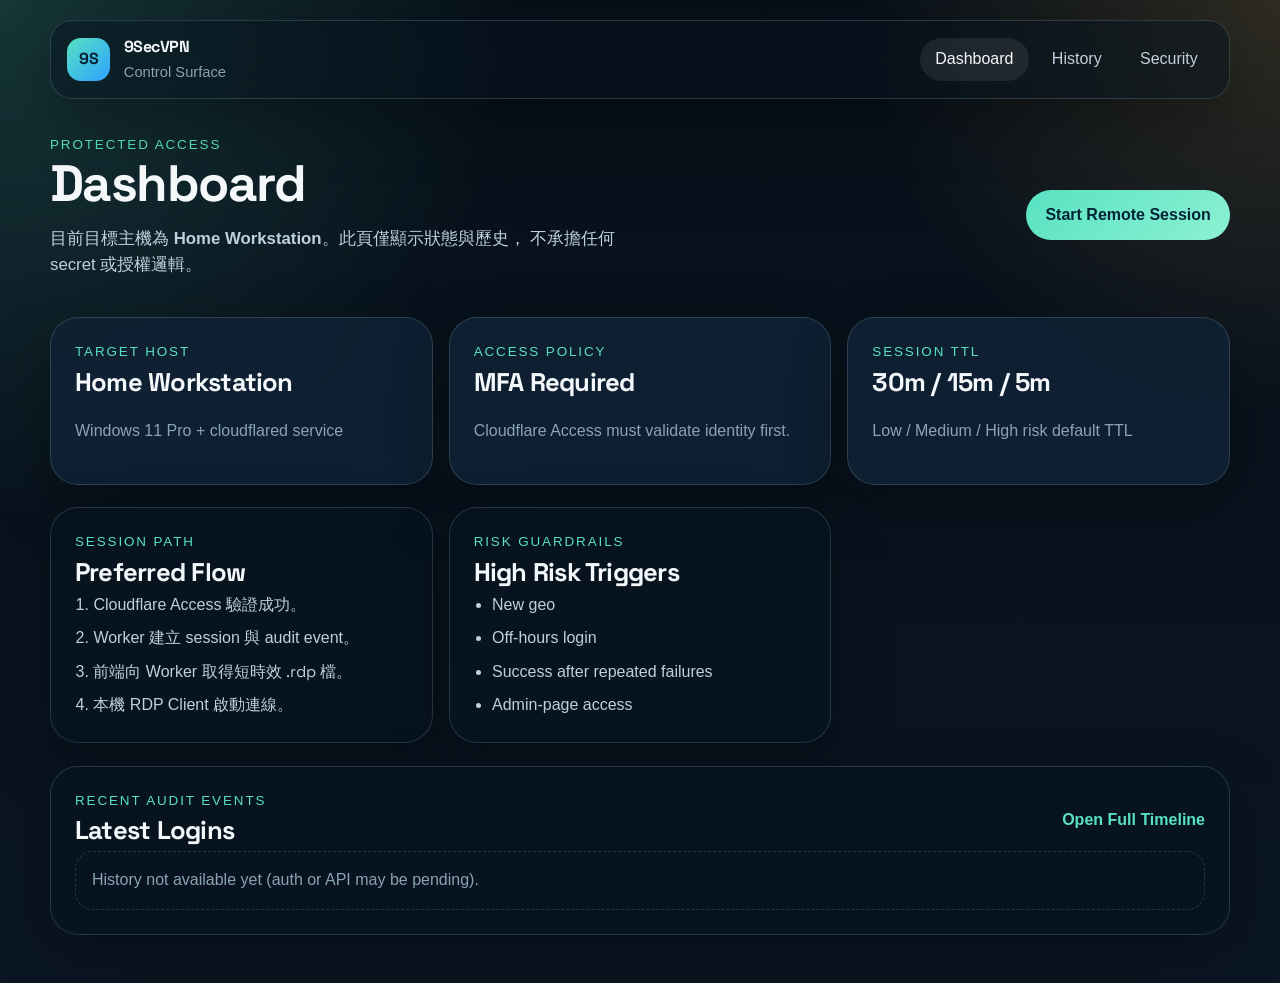
==== dashboard.html @ ea5c49fe "Add GitHub Pages portal Made-with: Cursor" ====
<!DOCTYPE html>
<html lang="zh-Hant">
  <head>
    <meta charset="UTF-8" />
    <meta name="viewport" content="width=device-width, initial-scale=1.0" />
    <title>Dashboard | 9SecVPN</title>
    <link rel="preconnect" href="https://fonts.googleapis.com" />
    <link rel="preconnect" href="https://fonts.gstatic.com" crossorigin />
    <link
      href="https://fonts.googleapis.com/css2?family=IBM+Plex+Sans+TC:wght@400;500;600;700&family=Space+Grotesk:wght@500;700&display=swap"
      rel="stylesheet"
    />
    <link rel="stylesheet" href="./css/site.css" />
  </head>
  <body data-page="dashboard">
    <div class="page-shell">
      <header class="site-header">
        <a class="brand" href="./index.html">
          <span class="brand-mark">9S</span>
          <span class="brand-copy">
            <strong>9SecVPN</strong>
            <span>Control Surface</span>
          </span>
        </a>
        <nav class="site-nav">
          <a class="is-current" href="./dashboard.html">Dashboard</a>
          <a href="./history.html">History</a>
          <a href="./security.html">Security</a>
        </nav>
      </header>

      <main>
        <section class="section-head">
          <div>
            <p class="eyebrow">Protected Access</p>
            <h1>Dashboard</h1>
            <p class="lede">
              目前目標主機為 <strong data-target-host>Home Workstation</strong>。此頁僅顯示狀態與歷史，
              不承擔任何 secret 或授權邏輯。
            </p>
          </div>
          <a class="button button-primary" data-connect-link href="#">Start Remote Session</a>
        </section>

        <section class="stats-grid">
          <article class="panel stat-card">
            <p class="panel-label">Target Host</p>
            <h2 data-target-host>Home Workstation</h2>
            <p class="muted-note">Windows 11 Pro + cloudflared service</p>
          </article>

          <article class="panel stat-card">
            <p class="panel-label">Access Policy</p>
            <h2>MFA Required</h2>
            <p class="muted-note">Cloudflare Access must validate identity first.</p>
          </article>

          <article class="panel stat-card">
            <p class="panel-label">Session TTL</p>
            <h2>30m / 15m / 5m</h2>
            <p class="muted-note">Low / Medium / High risk default TTL</p>
          </article>
        </section>

        <section class="grid-panels">
          <article class="panel">
            <p class="panel-label">Session Path</p>
            <h2>Preferred Flow</h2>
            <ol class="number-list">
              <li>Cloudflare Access 驗證成功。</li>
              <li>Worker 建立 session 與 audit event。</li>
              <li>前端向 Worker 取得短時效 <code>.rdp</code> 檔。</li>
              <li>本機 RDP Client 啟動連線。</li>
            </ol>
          </article>

          <article class="panel">
            <p class="panel-label">Risk Guardrails</p>
            <h2>High Risk Triggers</h2>
            <ul class="bullet-list">
              <li>New geo</li>
              <li>Off-hours login</li>
              <li>Success after repeated failures</li>
              <li>Admin-page access</li>
            </ul>
          </article>
        </section>

        <section class="panel">
          <div class="section-head">
            <div>
              <p class="panel-label">Recent Audit Events</p>
              <h2>Latest Logins</h2>
            </div>
            <a class="text-link" href="./history.html">Open Full Timeline</a>
          </div>
          <ul class="timeline" data-history-list data-limit="8"></ul>
        </section>
      </main>
    </div>

    <script src="./js/config.js"></script>
    <script src="./js/app.js"></script>
  </body>
</html>
---- css/site.css ----
﻿:root {
  --bg: #08141f;
  --bg-alt: #0f2234;
  --panel: rgba(8, 20, 31, 0.72);
  --panel-strong: rgba(15, 34, 52, 0.9);
  --line: rgba(185, 214, 236, 0.18);
  --text: #f5f8fb;
  --text-soft: #bfd0de;
  --text-muted: #8aa3b5;
  --accent: #58e2c2;
  --accent-strong: #f8b84e;
  --danger: #ff8e8e;
  --shadow: 0 22px 60px rgba(0, 0, 0, 0.28);
}

* {
  box-sizing: border-box;
}

html {
  min-height: 100%;
  background:
    radial-gradient(circle at top left, rgba(88, 226, 194, 0.18), transparent 32%),
    radial-gradient(circle at top right, rgba(248, 184, 78, 0.16), transparent 26%),
    linear-gradient(180deg, #071019 0%, #0a1622 100%);
}

body {
  margin: 0;
  min-height: 100vh;
  color: var(--text);
  font-family: "IBM Plex Sans TC", sans-serif;
  line-height: 1.55;
}

a {
  color: inherit;
  text-decoration: none;
}

code,
.mono-flow {
  font-family: "Space Grotesk", monospace;
}

.page-shell {
  width: min(1180px, calc(100% - 2rem));
  margin: 0 auto;
  padding: 1.25rem 0 3rem;
}

.site-header,
.section-head {
  display: flex;
  align-items: center;
  justify-content: space-between;
  gap: 1rem;
}

.site-header {
  margin-bottom: 2.25rem;
  padding: 0.9rem 1rem;
  border: 1px solid var(--line);
  border-radius: 22px;
  backdrop-filter: blur(16px);
  background: rgba(8, 20, 31, 0.48);
  box-shadow: var(--shadow);
}

.brand {
  display: inline-flex;
  align-items: center;
  gap: 0.85rem;
}

.brand-mark {
  display: grid;
  place-items: center;
  width: 2.7rem;
  height: 2.7rem;
  border-radius: 14px;
  background: linear-gradient(135deg, var(--accent) 0%, #2ea1ff 100%);
  color: #042131;
  font-family: "Space Grotesk", sans-serif;
  font-size: 1rem;
  font-weight: 700;
}

.brand-copy {
  display: flex;
  flex-direction: column;
  gap: 0.05rem;
}

.brand-copy strong,
h1,
h2 {
  font-family: "Space Grotesk", sans-serif;
  letter-spacing: -0.03em;
}

.brand-copy span:last-child {
  color: var(--text-muted);
  font-size: 0.92rem;
}

.site-nav {
  display: flex;
  flex-wrap: wrap;
  gap: 0.5rem;
}

.site-nav a {
  padding: 0.55rem 0.95rem;
  border-radius: 999px;
  color: var(--text-soft);
}

.site-nav a:hover,
.site-nav a.is-current {
  background: rgba(255, 255, 255, 0.08);
  color: var(--text);
}

main {
  display: grid;
  gap: 1.4rem;
}

.hero,
.grid-panels,
.stats-grid {
  display: grid;
  gap: 1rem;
}

.hero {
  grid-template-columns: 1.6fr 0.95fr;
  align-items: stretch;
}

.hero-copy,
.hero-card,
.panel {
  border: 1px solid var(--line);
  border-radius: 28px;
  background: var(--panel);
  backdrop-filter: blur(16px);
  box-shadow: var(--shadow);
}

.hero-copy {
  padding: 2.2rem;
}

.hero-card,
.panel {
  padding: 1.5rem;
}

.hero h1,
.section-head h1 {
  margin: 0.2rem 0 0.75rem;
  font-size: clamp(2.4rem, 5vw, 4.4rem);
  line-height: 0.98;
}

.section-head h1 {
  font-size: clamp(2rem, 4vw, 3.2rem);
}

.hero h2,
.panel h2,
.section-head h2 {
  margin: 0;
  font-size: clamp(1.25rem, 2vw, 1.8rem);
}

.eyebrow,
.panel-label {
  margin: 0;
  color: var(--accent);
  font-size: 0.84rem;
  letter-spacing: 0.14em;
  text-transform: uppercase;
}

.lede {
  max-width: 62ch;
  color: var(--text-soft);
  font-size: 1.05rem;
}

.hero-actions {
  display: flex;
  flex-wrap: wrap;
  gap: 0.75rem;
  margin-top: 1.8rem;
}

.button {
  display: inline-flex;
  align-items: center;
  justify-content: center;
  min-height: 3rem;
  padding: 0.8rem 1.2rem;
  border-radius: 999px;
  font-weight: 600;
  transition: transform 0.18s ease, opacity 0.18s ease, background 0.18s ease;
}

.button:hover {
  transform: translateY(-1px);
}

.button-primary {
  background: linear-gradient(135deg, var(--accent) 0%, #8cf1d2 100%);
  color: #032436;
}

.button-secondary {
  background: rgba(255, 255, 255, 0.06);
  border: 1px solid var(--line);
  color: var(--text);
}

.button.is-disabled,
.button[aria-disabled="true"] {
  opacity: 0.5;
  pointer-events: none;
}

.text-link {
  color: var(--accent);
  font-weight: 600;
}

.bullet-list,
.number-list,
.timeline {
  margin: 0;
  padding-left: 1.15rem;
}

.bullet-list li,
.number-list li {
  margin-top: 0.55rem;
  color: var(--text-soft);
}

.bullet-list li:first-child,
.number-list li:first-child {
  margin-top: 0;
}

.mono-flow {
  margin-top: 0.5rem;
  padding: 0.95rem 1rem;
  border-radius: 18px;
  background: rgba(255, 255, 255, 0.05);
  color: var(--accent-strong);
  overflow-x: auto;
}

.grid-panels {
  grid-template-columns: repeat(3, minmax(0, 1fr));
}

.stats-grid {
  grid-template-columns: repeat(3, minmax(0, 1fr));
}

.stat-card {
  background: var(--panel-strong);
}

.muted-note {
  color: var(--text-muted);
}

.timeline {
  list-style: none;
  padding: 0;
  display: grid;
  gap: 0.8rem;
}

.timeline-wide .timeline-item {
  grid-template-columns: 1.1fr 0.8fr 0.9fr;
}

.timeline-item {
  display: grid;
  grid-template-columns: 1fr auto auto;
  gap: 1rem;
  align-items: center;
  padding: 0.95rem 1rem;
  border: 1px solid var(--line);
  border-radius: 18px;
  background: rgba(255, 255, 255, 0.04);
}

.timeline-copy {
  display: flex;
  flex-direction: column;
  gap: 0.2rem;
}

.timeline-meta {
  color: var(--text-muted);
  font-size: 0.92rem;
}

.chip {
  display: inline-flex;
  align-items: center;
  justify-content: center;
  min-width: 6.25rem;
  padding: 0.45rem 0.7rem;
  border-radius: 999px;
  font-size: 0.84rem;
  font-weight: 700;
  text-transform: uppercase;
}

.chip-success {
  background: rgba(88, 226, 194, 0.14);
  color: var(--accent);
}

.chip-failure,
.chip-high {
  background: rgba(255, 142, 142, 0.15);
  color: var(--danger);
}

.chip-medium {
  background: rgba(248, 184, 78, 0.14);
  color: var(--accent-strong);
}

.chip-low {
  background: rgba(88, 226, 194, 0.14);
  color: var(--accent);
}

.tag-cloud {
  display: flex;
  flex-wrap: wrap;
  gap: 0.65rem;
  margin-top: 1rem;
}

.tag-cloud span {
  padding: 0.5rem 0.8rem;
  border-radius: 999px;
  background: rgba(255, 255, 255, 0.06);
  border: 1px solid var(--line);
  color: var(--text-soft);
}

.empty-state {
  padding: 1rem;
  border: 1px dashed var(--line);
  border-radius: 18px;
  color: var(--text-muted);
}

@media (max-width: 960px) {
  .hero,
  .grid-panels,
  .stats-grid,
  .timeline-wide .timeline-item,
  .timeline-item,
  .section-head,
  .site-header {
    grid-template-columns: 1fr;
  }

  .site-header,
  .section-head {
    align-items: flex-start;
  }

  .timeline-item {
    gap: 0.6rem;
  }
}

@media (max-width: 720px) {
  .page-shell {
    width: min(100% - 1rem, 100%);
  }

  .hero-copy,
  .hero-card,
  .panel {
    padding: 1.15rem;
    border-radius: 22px;
  }

  .hero h1,
  .section-head h1 {
    line-height: 1.02;
  }

  .button {
    width: 100%;
  }
}
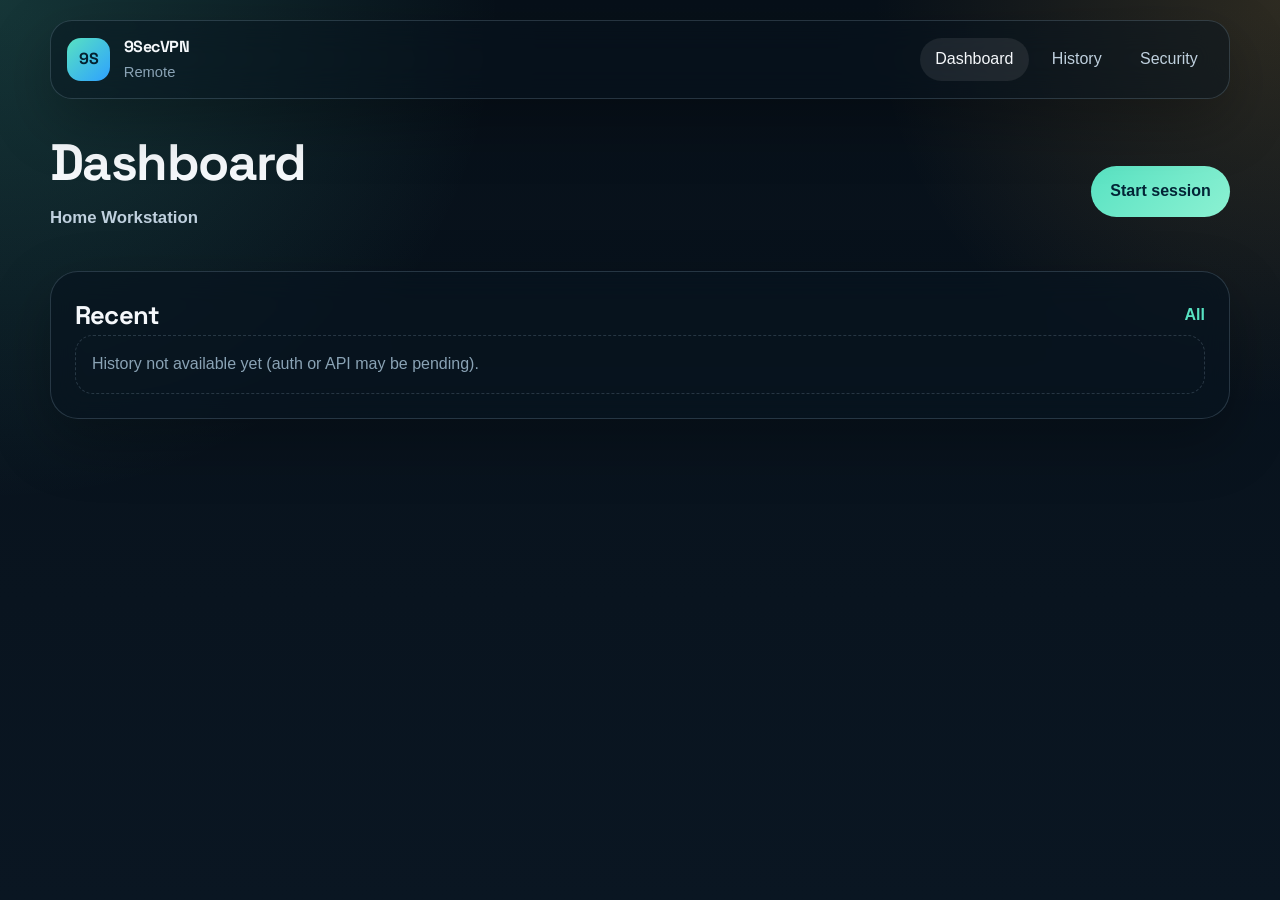
==== commit 7ee5ac86: "Simplify portal copy (less exposed detail) Made-with: Cursor" ====
--- a/dashboard.html
+++ b/dashboard.html
@@ -19,7 +19,7 @@
           <span class="brand-mark">9S</span>
           <span class="brand-copy">
             <strong>9SecVPN</strong>
-            <span>Control Surface</span>
+            <span>Remote</span>
           </span>
         </a>
         <nav class="site-nav">
@@ -32,67 +32,18 @@
       <main>
         <section class="section-head">
           <div>
-            <p class="eyebrow">Protected Access</p>
             <h1>Dashboard</h1>
-            <p class="lede">
-              目前目標主機為 <strong data-target-host>Home Workstation</strong>。此頁僅顯示狀態與歷史，
-              不承擔任何 secret 或授權邏輯。
-            </p>
+            <p class="lede"><strong data-target-host>Home Workstation</strong></p>
           </div>
-          <a class="button button-primary" data-connect-link href="#">Start Remote Session</a>
-        </section>
-
-        <section class="stats-grid">
-          <article class="panel stat-card">
-            <p class="panel-label">Target Host</p>
-            <h2 data-target-host>Home Workstation</h2>
-            <p class="muted-note">Windows 11 Pro + cloudflared service</p>
-          </article>
-
-          <article class="panel stat-card">
-            <p class="panel-label">Access Policy</p>
-            <h2>MFA Required</h2>
-            <p class="muted-note">Cloudflare Access must validate identity first.</p>
-          </article>
-
-          <article class="panel stat-card">
-            <p class="panel-label">Session TTL</p>
-            <h2>30m / 15m / 5m</h2>
-            <p class="muted-note">Low / Medium / High risk default TTL</p>
-          </article>
-        </section>
-
-        <section class="grid-panels">
-          <article class="panel">
-            <p class="panel-label">Session Path</p>
-            <h2>Preferred Flow</h2>
-            <ol class="number-list">
-              <li>Cloudflare Access 驗證成功。</li>
-              <li>Worker 建立 session 與 audit event。</li>
-              <li>前端向 Worker 取得短時效 <code>.rdp</code> 檔。</li>
-              <li>本機 RDP Client 啟動連線。</li>
-            </ol>
-          </article>
-
-          <article class="panel">
-            <p class="panel-label">Risk Guardrails</p>
-            <h2>High Risk Triggers</h2>
-            <ul class="bullet-list">
-              <li>New geo</li>
-              <li>Off-hours login</li>
-              <li>Success after repeated failures</li>
-              <li>Admin-page access</li>
-            </ul>
-          </article>
+          <a class="button button-primary" data-connect-link href="#">Start session</a>
         </section>
 
         <section class="panel">
           <div class="section-head">
             <div>
-              <p class="panel-label">Recent Audit Events</p>
-              <h2>Latest Logins</h2>
+              <h2 class="h-no-marg">Recent</h2>
             </div>
-            <a class="text-link" href="./history.html">Open Full Timeline</a>
+            <a class="text-link" href="./history.html">All</a>
           </div>
           <ul class="timeline" data-history-list data-limit="8"></ul>
         </section>
--- a/css/site.css
+++ b/css/site.css
@@ -1,4 +1,4 @@
-﻿:root {
+:root {
   --bg: #08141f;
   --bg-alt: #0f2234;
   --panel: rgba(8, 20, 31, 0.72);
@@ -139,6 +139,14 @@
   align-items: stretch;
 }
 
+.hero.hero-minimal {
+  grid-template-columns: 1fr;
+}
+
+.h-no-marg {
+  margin: 0;
+}
+
 .hero-copy,
 .hero-card,
 .panel {
